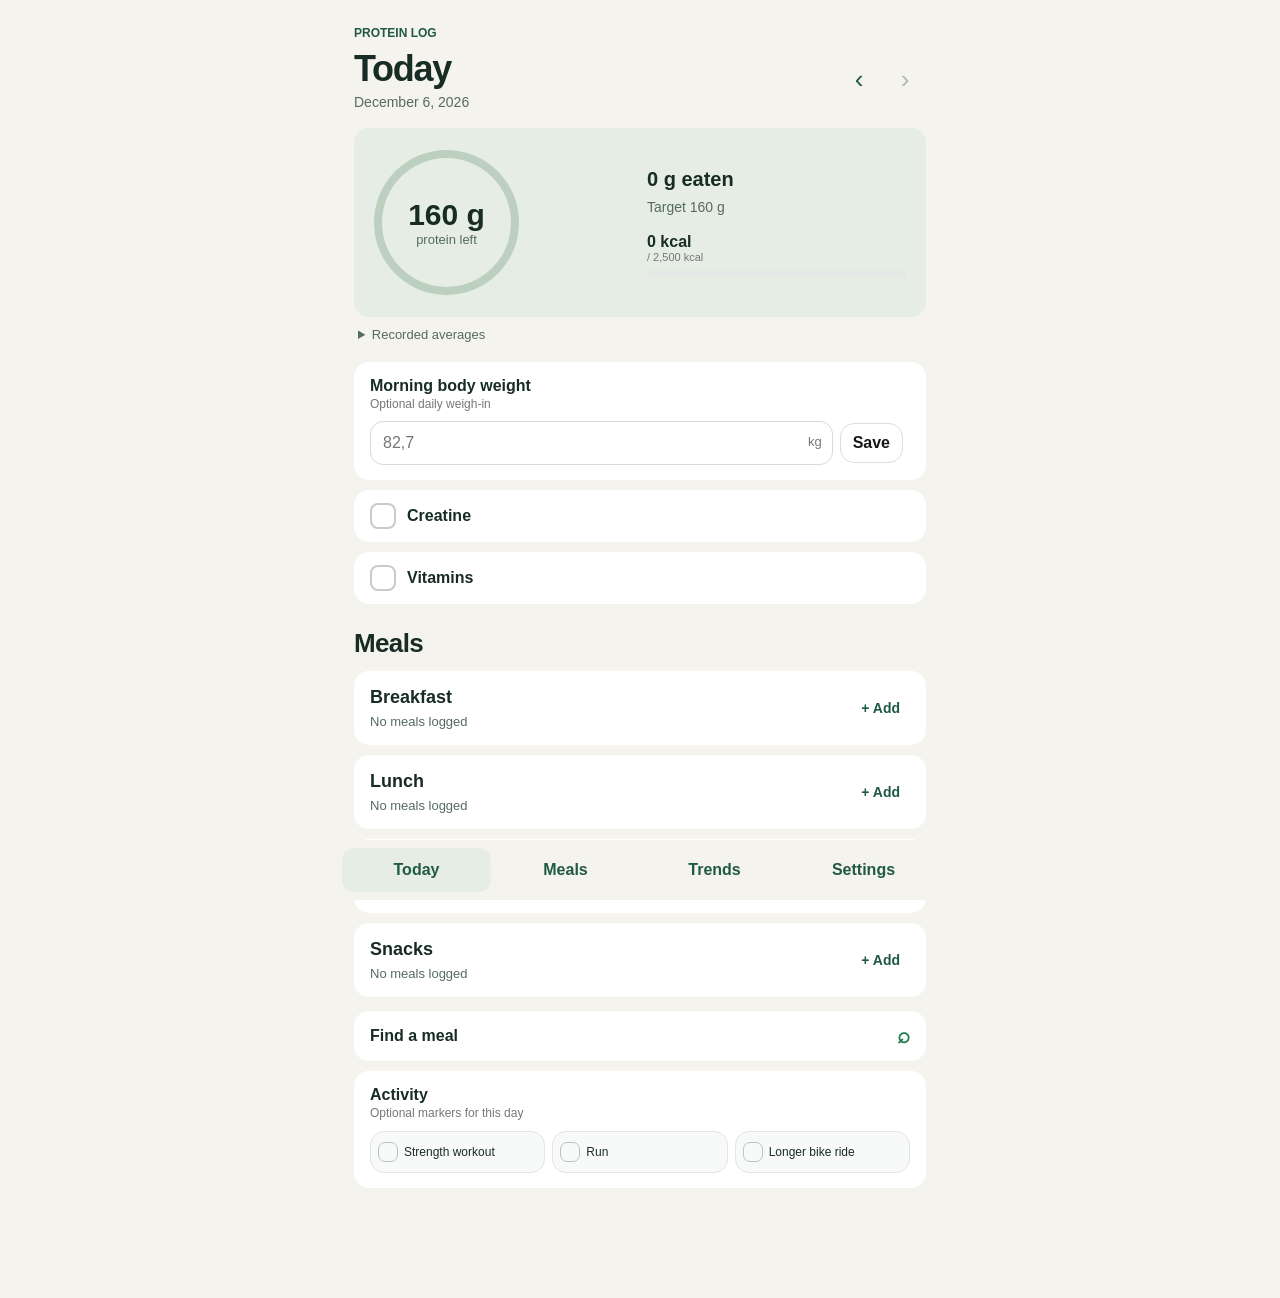
==== protein-log/index.html @ 42397e4b "Carry corrected ingredients forward when reusing a meal; suggest titles optionally" ====
<!doctype html>
<html lang="en">
<head>
  <meta charset="utf-8" />
  <meta name="viewport" content="width=device-width, initial-scale=1, maximum-scale=1, user-scalable=no, viewport-fit=cover" />
  <meta name="theme-color" content="#f5f3ed" />
  <meta name="apple-mobile-web-app-capable" content="yes" />
  <meta name="apple-mobile-web-app-status-bar-style" content="default" />
  <meta name="apple-mobile-web-app-title" content="Protein Log" />
  <title>Protein Log</title>
  <link rel="manifest" href="./manifest.webmanifest" />
  <link rel="stylesheet" href="./styles.css?v=18.11" />
  <link rel="stylesheet" href="./design.css?v=19.0" />
</head>
<body>
  <div class="app-shell">
    <main id="app" class="app-content" aria-live="polite"></main>
    <nav class="tab-bar" aria-label="Main navigation">
      <button class="tab-button active" data-tab="today" aria-label="Today"><span class="tab-icon">◉</span><span>Today</span></button>
      <button class="tab-button" data-tab="saved" aria-label="Meal library"><span class="tab-icon">▣</span><span>Meals</span></button>
      <button class="tab-button" data-tab="review" aria-label="Trends"><span class="tab-icon">⌁</span><span>Trends</span></button>
      <button class="tab-button" data-tab="settings" aria-label="Settings"><span class="tab-icon">⚙︎</span><span>Settings</span></button>
    </nav>
  </div>
  <div id="modal-root"></div>
  <div id="toast-root" class="toast-root" role="status"></div>
  <script src="./app.js?v=19.1" defer></script>
</body>
</html>
---- protein-log/styles.css ----
*{box-sizing:border-box}html,body{margin:0;background:#f5f5f7;color:#171719;font-family:-apple-system,BlinkMacSystemFont,"SF Pro Text",Arial,sans-serif;touch-action:pan-y}.app-content{max-width:620px;margin:0 auto;padding:18px 15px 110px}.date-nav,.page-head,.meal-header,.saved-card{display:flex;align-items:center;justify-content:space-between}.date-center{text-align:center;position:relative}.date-label{font-size:22px;font-weight:750}.date-sub,.meal-subtitle,.saved-card small,.entry-macros small,.settings-help{font-size:12px;color:#777}.date-picker{position:absolute;opacity:0;pointer-events:none}.date-button{border:0;background:#fff;width:42px;height:42px;border-radius:14px;font-size:26px}.card{background:#fff;border:1px solid #e8e8eb;border-radius:22px;box-shadow:0 2px 8px #00000008}.progress-card{padding:18px;display:grid;justify-items:center}.progress-ring{width:176px;height:176px;border-radius:50%;display:grid;place-items:center;background:conic-gradient(#237a52 var(--progress),#e9ecea 0);position:relative}.progress-ring:after{content:"";position:absolute;inset:14px;background:#fff;border-radius:50%}.ring-content{z-index:1;text-align:center}.ring-number{font-size:30px;font-weight:800}.ring-target{color:#777}.over-target{height:18px;color:#237a52;font-weight:750}.top-stats{display:flex;gap:32px;margin-top:13px;text-align:center}.top-stats div{display:grid}.top-stats strong{font-size:18px}.top-stats span{font-size:12px;color:#777}.top-stats em{font-style:normal;color:#c8322b;font-weight:750;margin-left:4px}.average-stat{font-size:12px;color:#777;margin-top:12px}.average-stat strong{color:#237a52}.creatine-row{margin-top:10px;padding:13px 16px;display:flex;align-items:center;gap:11px;cursor:pointer}.creatine-row input{position:absolute;opacity:0}.checkmark{width:26px;height:26px;border:2px solid #c8ccc9;border-radius:8px;color:transparent;display:grid;place-items:center;font-weight:850}.creatine-row input:checked+.checkmark{background:#237a52;border-color:#237a52;color:#fff}.creatine-row strong,.creatine-row small{display:block}.creatine-row small{font-size:12px;color:#777}.section-kicker{text-transform:uppercase;letter-spacing:.08em;font-size:11px;color:#777;font-weight:750;margin:18px 3px 8px}.quick-row{display:grid;grid-template-columns:repeat(2,minmax(0,1fr));gap:8px;padding-bottom:3px}.quick-add{width:100%;min-width:0;text-align:left;background:#fff;border:1px solid #e6e6e8;border-radius:16px;padding:11px}.quick-add-name,.quick-add-macro{display:block}.quick-add-macro{font-size:12px;color:#777;margin-top:3px}.meal-card{margin-top:10px;overflow:hidden}.meal-header{padding:15px 16px}.meal-title{font-size:18px;font-weight:750}.add-button,.primary-button{border:0;background:#237a52;color:#fff;border-radius:14px;padding:10px 14px;font-weight:750}.meal-entry{width:100%;border:0;border-top:1px solid #eee;background:#fff;display:flex;justify-content:space-between;gap:10px;text-align:left;padding:13px 16px}.meal-entry span,.meal-entry strong,.meal-entry small{display:block}.entry-macros{text-align:right;flex-shrink:0}.meal-empty,.empty-card{padding:15px;color:#999}.tab-bar{position:fixed;bottom:0;left:50%;transform:translateX(-50%);width:min(100%,620px);display:grid;grid-template-columns:repeat(4,1fr);padding:8px 12px calc(8px + env(safe-area-inset-bottom));background:#f8f8f9ed;border-top:1px solid #ddd;backdrop-filter:blur(18px);z-index:10}.tab-button{border:0;background:none;padding:8px;color:#888}.tab-button.active{color:#237a52;font-weight:750}.tab-icon{display:block;font-size:18px}.page-head h1,h1{font-size:28px;margin:4px 0 16px}.saved-card{padding:15px;margin-bottom:10px;gap:10px;align-items:flex-start}.saved-card strong{font-size:17px}.saved-info{min-width:0;flex:1}.saved-title-row{display:flex;align-items:baseline;gap:8px;min-width:0}.saved-title-row strong{overflow:hidden;text-overflow:ellipsis}.saved-category{font-size:12px;color:#777;white-space:nowrap}.saved-nutrition{display:block;margin-top:4px}.secondary-button{border:1px solid #ddd;background:#fff;color:#171719;border-radius:14px;padding:10px 12px;font-weight:700}.danger{color:#b3261e}.settings-group{padding:15px;margin-bottom:12px}.settings-row+.settings-row{margin-top:14px}.settings-label,.field label{display:block;font-size:12px;color:#666;font-weight:700;margin:0 0 6px 2px}input,textarea,select{width:100%;font:inherit;border:1px solid #d9d9de;background:#fff;border-radius:13px;padding:12px;outline:none}textarea{min-height:105px;resize:none}.modal-backdrop{position:fixed;inset:0;background:#0005;z-index:50;display:flex;align-items:flex-end;justify-content:center;overscroll-behavior:none;touch-action:pan-y}.sheet{background:#f8f8fa;width:min(100%,620px);max-height:92dvh;overflow:auto;overscroll-behavior:contain;touch-action:pan-y;border-radius:26px 26px 0 0;padding:12px 16px calc(24px + env(safe-area-inset-bottom))}.sheet-handle{width:40px;height:5px;border-radius:9px;background:#ccc;margin:auto auto 14px}.sheet-head{display:flex;justify-content:space-between;align-items:center}.sheet-head h2{margin:0}.close-button{border:0;background:none;font-size:25px}.field{margin:13px 0}.result-summary{padding:15px;margin:12px 0}.result-summary strong{display:block;font-size:22px}.result-summary span{color:#777}.ingredient-head,.ingredient-row{display:grid;grid-template-columns:1.25fr .65fr .75fr .75fr;gap:5px}.ingredient-head{font-size:10px;color:#777;padding:0 8px 5px}.ingredient-list{background:#fff;border:1px solid #e5e5e7;border-radius:16px;overflow:hidden}.ingredient-row{padding:8px;border-bottom:1px solid #eee}.ingredient-row:last-child{border-bottom:0}.ingredient-row input{padding:9px;min-width:0}.amount-input{position:relative}.amount-input input{padding-right:22px}.amount-input span{position:absolute;right:7px;top:11px;font-size:11px;color:#888}.modal-actions{display:grid;grid-template-columns:1fr 1fr;gap:8px;margin-top:16px}.modal-actions.single{grid-template-columns:1fr}.macro-grid{display:grid;grid-template-columns:1fr 1fr;gap:10px}.macro-grid.three{grid-template-columns:repeat(3,1fr)}.inline-error{background:#fff0ef;color:#8b2119;padding:11px;border-radius:12px;font-size:13px;margin-top:10px}.toast-root{position:fixed;left:50%;bottom:95px;transform:translateX(-50%);background:#171719;color:#fff;padding:10px 14px;border-radius:14px;opacity:0;pointer-events:none;transition:.2s;z-index:80}.toast-root.show{opacity:1}button{font:inherit}button:disabled{opacity:.35}@media(max-width:390px){.ingredient-head,.ingredient-row{grid-template-columns:1.05fr .62fr .72fr .72fr}.ingredient-row{gap:4px;padding:6px}.ingredient-row input{padding:8px 5px;font-size:14px}.macro-grid.three{grid-template-columns:1fr}.top-stats{gap:22px}}body.modal-open{position:fixed;overflow:hidden;width:100%;overscroll-behavior:none}body.modal-open .app-shell{pointer-events:none}html[data-theme=dark],html[data-theme=dark] body{background:#101211;color:#f3f5f4}html[data-theme=dark] .card,html[data-theme=dark] .date-button,html[data-theme=dark] .quick-add,html[data-theme=dark] .meal-entry,html[data-theme=dark] .secondary-button,html[data-theme=dark] input,html[data-theme=dark] textarea,html[data-theme=dark] select,html[data-theme=dark] .ingredient-list{background:#1a1d1c;color:#f3f5f4;border-color:#303532}html[data-theme=dark] .progress-ring{background:conic-gradient(#4faa7c var(--progress),#303532 0)}html[data-theme=dark] .progress-ring:after{background:#1a1d1c}html[data-theme=dark] .tab-bar{background:#141716ed;border-color:#303532}html[data-theme=dark] .sheet{background:#141716;color:#f3f5f4}html[data-theme=dark] .meal-entry,html[data-theme=dark] .ingredient-row{border-color:#303532}html[data-theme=dark] .date-sub,html[data-theme=dark] .meal-subtitle,html[data-theme=dark] .saved-card small,html[data-theme=dark] .entry-macros small,html[data-theme=dark] .settings-help,html[data-theme=dark] .settings-label,html[data-theme=dark] .field label,html[data-theme=dark] .saved-category,html[data-theme=dark] .quick-add-macro,html[data-theme=dark] .average-stat{color:#a7adaa}html[data-theme=dark] .tab-button{color:#9ca29f}html[data-theme=dark] .tab-button.active,html[data-theme=dark] .average-stat strong{color:#63bd91}html[data-theme=dark] .inline-error{background:#3a1e1c;color:#ffb4ac}.ring-consumed{font-size:12px;color:#777;margin-bottom:2px}html[data-theme=dark] .ring-consumed{color:#a7adaa}.weight-average{width:100%;margin-top:10px;padding-top:10px;border-top:1px solid #eee;text-align:center;font-size:12px;color:#777}.weight-average strong{color:#237a52}.weight-card{margin-top:10px;padding:15px 16px;display:grid;gap:10px}.weight-card strong,.weight-card small{display:block}.weight-card small,.activity-head small{font-size:12px;color:#777;margin-top:2px}.weight-controls{display:grid;grid-template-columns:minmax(0,1fr) auto auto;gap:7px;align-items:center}.weight-input{position:relative}.weight-input input{padding-right:34px}.weight-input span{position:absolute;right:11px;top:13px;color:#777;font-size:13px}.weight-delete{width:39px;height:39px;border:1px solid #e4c7c5;background:#fff;color:#b3261e;border-radius:13px;font-size:20px}.activity-card{margin-top:10px;padding:15px 16px}.activity-head strong,.activity-head small{display:block}.activity-grid{display:grid;grid-template-columns:repeat(3,minmax(0,1fr));gap:7px;margin-top:11px}.activity-toggle{border:1px solid #e2e5e3;background:#f8faf9;border-radius:14px;padding:10px 7px;display:flex;align-items:center;gap:6px;font-size:12px;line-height:1.2}.activity-toggle input{position:absolute;opacity:0}.activity-check{width:20px;height:20px;flex:0 0 20px;display:grid;place-items:center;border:1.5px solid #bdc4c0;border-radius:7px;color:transparent;font-weight:800}.activity-toggle input:checked+.activity-check{background:#237a52;border-color:#237a52;color:#fff}.week-nav{position:relative;display:flex;align-items:center;justify-content:space-between;margin:8px 0 12px}.week-picker-label{text-align:center;display:grid;gap:2px}.week-picker-label span{font-size:11px;color:#777}.week-picker{position:absolute;left:50%;width:160px;transform:translateX(-50%);opacity:0;pointer-events:none}.weekly-grid{display:grid;grid-template-columns:repeat(2,minmax(0,1fr));gap:9px}.metric-card{padding:14px;display:grid;gap:3px;min-width:0}.metric-card span,.metric-card small{font-size:11px;color:#777}.metric-card strong{font-size:21px}.primary-metric{grid-column:1/-1}.trend-card{margin-top:10px;padding:15px}.trend-head strong,.trend-head small{display:block}.trend-head small{font-size:11px;color:#777;margin-top:3px}.weight-chart{width:100%;height:auto;display:block;margin-top:8px;overflow:visible}.trend-line{fill:none;stroke:#237a52;stroke-width:2.5;stroke-linecap:round;stroke-linejoin:round}.trend-dot{fill:#237a52}.weight-chart text{font-size:9px;fill:#888;text-anchor:middle}.trend-empty{padding:24px 0 12px;text-align:center;color:#999;font-size:13px}.daily-review{overflow:hidden}.daily-review-row{display:flex;justify-content:space-between;gap:12px;padding:11px 14px;border-bottom:1px solid #eee}.daily-review-row:last-child{border-bottom:0}.daily-review-row strong,.daily-review-row small{display:block}.daily-review-row small{font-size:11px;color:#777;margin-top:2px}.daily-review-macros{text-align:right}.export-card{padding:15px}.export-card strong,.export-card small{display:block}.export-card small{font-size:12px;color:#777;margin-top:3px}.export-actions{display:grid;grid-template-columns:1fr 1fr;gap:8px;margin-top:12px}html[data-theme=dark] .weight-average{border-color:#303532}html[data-theme=dark] .weight-average,html[data-theme=dark] .weight-card small,html[data-theme=dark] .activity-head small,html[data-theme=dark] .metric-card span,html[data-theme=dark] .metric-card small,html[data-theme=dark] .trend-head small,html[data-theme=dark] .daily-review-row small,html[data-theme=dark] .export-card small,html[data-theme=dark] .week-picker-label span{color:#a7adaa}html[data-theme=dark] .weight-average strong{color:#63bd91}html[data-theme=dark] .weight-delete{background:#1a1d1c;border-color:#5a3431;color:#ffb4ac}html[data-theme=dark] .activity-toggle{background:#151817;border-color:#303532}html[data-theme=dark] .activity-check{border-color:#59615d}html[data-theme=dark] .activity-toggle input:checked+.activity-check{background:#4faa7c;border-color:#4faa7c}html[data-theme=dark] .daily-review-row{border-color:#303532}html[data-theme=dark] .trend-line{stroke:#63bd91}html[data-theme=dark] .trend-dot{fill:#63bd91}@media(max-width:390px){.activity-grid{grid-template-columns:1fr}.weekly-grid{gap:7px}.metric-card{padding:12px}.metric-card strong{font-size:19px}}
.top-stats{gap:18px}.top-stats>div{min-width:64px}.quick-add-name{display:flex;align-items:center;justify-content:space-between;gap:6px}.entry-badges{display:flex;gap:5px;margin-top:3px}.estimated-badge{display:inline-flex!important;align-items:center;width:max-content;padding:2px 6px;border-radius:999px;background:#fff2d8;color:#8a5a00;font-size:10px!important;font-weight:750;line-height:1.2}.saved-title-row{flex-wrap:wrap}.ingredient-head,.ingredient-row{grid-template-columns:1.3fr .7fr;gap:6px}.ingredient-head{padding-top:4px}.ingredient-nutrients{grid-column:1/-1;display:grid;grid-template-columns:repeat(2,minmax(0,1fr));gap:6px;padding-top:2px}.ingredient-nutrients label{display:grid;gap:3px}.ingredient-nutrients label span{font-size:10px;color:#777;font-weight:650}.macro-grid.four{grid-template-columns:repeat(2,minmax(0,1fr))}.estimated-toggle{display:flex;align-items:center;gap:10px;margin-top:14px;padding:11px 12px;border:1px solid #e4e4e4;border-radius:12px;background:#fafafa;cursor:pointer}.estimated-toggle input{position:absolute;opacity:0;pointer-events:none}.estimated-toggle>span:last-child{display:grid;gap:1px}.estimated-toggle strong{font-size:14px}.estimated-toggle small{font-size:11px;color:#777}.mini-check{width:22px;height:22px;border:1.5px solid #aaa;border-radius:7px;display:grid;place-items:center;color:transparent;font-size:13px;font-weight:900;flex:0 0 auto}.estimated-toggle input:checked+.mini-check{background:#242624;border-color:#242624;color:#fff}html[data-theme=dark] .estimated-badge{background:#493816;color:#ffd98a}html[data-theme=dark] .estimated-toggle{background:#151817;border-color:#303532}html[data-theme=dark] .estimated-toggle small,html[data-theme=dark] .ingredient-nutrients label span{color:#a7adaa}html[data-theme=dark] .mini-check{border-color:#59615d}html[data-theme=dark] .estimated-toggle input:checked+.mini-check{background:#63bd91;border-color:#63bd91;color:#101312}@media(max-width:390px){.top-stats{gap:10px}.top-stats>div{min-width:58px}.quick-add-macro{font-size:10px}.macro-grid.four{grid-template-columns:1fr 1fr}}
.copied-meal-card{margin-top:10px;padding:14px 16px}.copied-meal-heading{display:flex;align-items:center;justify-content:space-between;gap:10px}.copied-meal-heading>div{min-width:0}.copied-meal-heading strong,.copied-meal-heading small{display:block;overflow-wrap:anywhere}.copied-meal-heading small,.copy-footer,.copy-entry-action small{font-size:12px;color:#777}.copy-controls{display:grid;grid-template-columns:minmax(0,1fr) auto;gap:8px;margin-top:10px}.copy-footer{display:flex;align-items:center;justify-content:space-between;gap:8px;margin-top:8px}.copy-today{border:0;background:none;color:#237a52;font-weight:700;padding:6px}.copy-entry-action{display:flex;align-items:center;gap:10px;margin-top:12px}.copy-entry-action button{flex-shrink:0}html[data-theme=dark] .copy-today{color:#63bd91}html[data-theme=dark] .copied-meal-heading small,html[data-theme=dark] .copy-footer,html[data-theme=dark] .copy-entry-action small{color:#a7adaa}
.copied-meal-heading .close-button{color:inherit;width:36px;height:36px;flex-shrink:0}
.top-stats.single-stat{width:100%;justify-content:center}.top-stats.single-stat>div{min-width:0}.top-stats.single-stat strong{font-size:21px}.over-target{color:#777;font-size:12px;margin-top:4px}.over-target.in-range{color:#237a52}.analysis-action{display:flex;align-items:center;gap:10px;margin:4px 0 12px}.analysis-action button{flex-shrink:0}.analysis-action small{font-size:12px;color:#777}.total-editor{padding:14px 15px;margin:10px 0}.total-editor-head{display:flex;align-items:baseline;justify-content:space-between;gap:10px}.total-editor-head strong{font-size:18px}.total-editor-head small{font-size:11px;color:#777}.total-editor .field{margin-bottom:0}.total-editor input{font-size:20px;font-weight:750}.save-toggle{display:flex;align-items:center;gap:10px;margin-top:14px;padding:11px 12px;border:1px solid #e4e4e4;border-radius:12px;background:#fafafa;cursor:pointer}.save-toggle input{position:absolute;opacity:0;pointer-events:none}.save-toggle>span:last-child{display:grid;gap:1px}.save-toggle strong{font-size:14px}.save-toggle small{font-size:11px;color:#777}.save-toggle input:checked+.mini-check{background:#242624;border-color:#242624;color:#fff}.ingredient-details{margin-top:16px;border-top:1px solid #e2e2e4;padding-top:12px}.ingredient-details summary{cursor:pointer;color:#555;font-size:13px;font-weight:750;padding:4px 2px 10px;list-style:none}.ingredient-details summary::-webkit-details-marker{display:none}.ingredient-details summary:after{content:"⌄";float:right;font-size:17px}.ingredient-details[open] summary:after{transform:rotate(180deg)}.ingredient-details summary span{display:inline-grid;place-items:center;min-width:20px;height:20px;margin-left:5px;border-radius:10px;background:#e8ecea;color:#555;font-size:10px}.ingredient-details .ingredient-head{margin-top:4px}.ingredient-details .settings-help{margin:7px 2px 0}html[data-theme=dark] .over-target{color:#a7adaa}html[data-theme=dark] .over-target.in-range{color:#63bd91}html[data-theme=dark] .analysis-action small,html[data-theme=dark] .total-editor-head small,html[data-theme=dark] .save-toggle small{color:#a7adaa}html[data-theme=dark] .save-toggle{background:#151817;border-color:#303532}html[data-theme=dark] .save-toggle input:checked+.mini-check{background:#63bd91;border-color:#63bd91;color:#101312}html[data-theme=dark] .ingredient-details{border-color:#303532}html[data-theme=dark] .ingredient-details summary{color:#c7cdca}html[data-theme=dark] .ingredient-details summary span{background:#303532;color:#c7cdca}@media(max-width:390px){.analysis-action{align-items:flex-start;flex-direction:column}.analysis-action button{width:100%}.total-editor{padding:12px}.total-editor-head{align-items:flex-start;flex-direction:column;gap:2px}}
.calculated-total{margin-top:10px;padding-top:10px;border-top:1px solid #e8e8ea;text-align:center;color:#777;font-size:12px}.calculated-total strong{color:#237a52}html[data-theme=dark] .calculated-total{border-color:#303532;color:#a7adaa}html[data-theme=dark] .calculated-total strong{color:#63bd91}
.ingredient-editor{margin-top:14px}.ingredient-editor-head{display:flex;align-items:center;justify-content:space-between;gap:10px;margin-bottom:8px}.ingredient-editor-head strong{font-size:17px}.add-ingredient{padding:8px 10px;font-size:12px}.ingredient-editor .ingredient-row{position:relative;padding-right:36px}.ingredient-remove{position:absolute;right:7px;top:8px;width:24px;height:24px;padding:0;border:0;border-radius:50%;background:#eceeed;color:#666;font-size:18px;line-height:1}.ingredient-editor .settings-help{margin:7px 2px 0}html[data-theme=dark] .ingredient-remove{background:#303532;color:#c7cdca}
.quick-wrap{margin-top:16px}.quick-add-toggle{width:100%;display:flex;align-items:center;justify-content:space-between;padding:14px 16px;color:inherit;font-weight:750;text-align:left}.quick-add-toggle span:last-child{color:#237a52;font-size:22px;line-height:1}.quick-wrap .quick-row{margin-top:8px}html[data-theme=dark] .quick-add-toggle span:last-child{color:#63bd91}
.manual-entry-button{border:0;background:none;color:#237a52;font-weight:750;padding:10px 4px}html[data-theme=dark] .manual-entry-button{color:#63bd91}

/* Daily progress, meal library and finger-following day navigation. */
html,body{overflow-x:clip}.app-content{position:relative}.day-dragging .day-view{user-select:none;pointer-events:none}.day-preview{position:absolute;top:18px;left:15px;right:15px;pointer-events:none;will-change:transform}.day-preview .day-view{min-height:100vh}
.progress-ring{background:conic-gradient(var(--protein-color,#237a52) var(--progress),#e9ecea 0)}
html[data-theme=dark] .progress-ring{background:conic-gradient(var(--protein-color,#4faa7c) var(--progress),#303532 0)}
.calorie-summary{width:100%;max-width:360px;margin-top:18px}.calorie-summary>div{display:flex;justify-content:space-between;gap:8px;font-size:13px}.calorie-summary span{color:#777}.calorie-bar{display:block;width:100%;height:9px;border:0;border-radius:6px;overflow:hidden;margin-top:8px;appearance:none;background:#e4e7e5}.calorie-bar::-webkit-progress-bar{background:#e4e7e5;border-radius:6px}.calorie-bar::-webkit-progress-value{background:#70897d;border-radius:6px}.calorie-bar::-moz-progress-bar{background:#70897d;border-radius:6px}
.average-selector{display:flex;gap:4px;padding:3px;background:#e9ecea;border-radius:12px;margin-top:16px}.average-selector button{border:0;background:transparent;color:#666;border-radius:9px;font-size:12px;padding:7px 18px}.average-selector button[aria-pressed=true]{background:#fff;color:#171719;font-weight:750}.average-stat{line-height:1.7;text-align:center}.find-meal-button{margin-top:14px}.search-meal-button{width:100%;margin-top:14px}
.library-meal{display:grid;width:100%;text-align:left;gap:6px;padding:14px 16px;margin:10px 0;color:inherit}.library-title{display:flex;align-items:center;flex-wrap:wrap;gap:8px}.library-title strong{font-size:16px;overflow-wrap:anywhere}.library-ingredients{font-size:12px;color:#777;line-height:1.5;overflow-wrap:anywhere}.library-macros{font-size:13px}.library-meal>small{font-size:11px;color:#777}.meal-quality{display:inline-block!important;width:max-content;border-radius:6px;padding:2px 6px;background:#e6f0ea;color:#286143;font-size:10px;font-weight:700}
html[data-theme=dark] .calorie-summary span,html[data-theme=dark] .library-ingredients,html[data-theme=dark] .library-meal>small{color:#a7adaa}html[data-theme=dark] .calorie-bar,html[data-theme=dark] .calorie-bar::-webkit-progress-bar{background:#303532}html[data-theme=dark] .average-selector{background:#303532}html[data-theme=dark] .average-selector button{color:#a7adaa}html[data-theme=dark] .average-selector button[aria-pressed=true]{background:#1a1d1c;color:#f3f5f4}html[data-theme=dark] .meal-quality{background:#253c30;color:#9bdbb8}
@media(prefers-reduced-motion:reduce){.day-view,.day-preview{transition:none!important}}

.review-selector{width:max-content;margin:0 auto 10px}.ring-content .ring-consumed{margin:4px 0;font-size:11px}.ring-content .ring-target{font-size:13px}
.library-section .section-kicker,.meal-suggestions .section-kicker{font-size:12px;font-weight:750}.meal-suggestions .library-meal{padding:10px 13px;gap:4px;margin:8px 0}.meal-suggestions .library-title strong{font-size:15px}.meal-suggestions .library-macros{font-size:12px}
.library-section{margin-top:10px}.library-section>summary{display:flex;align-items:center;gap:10px;padding:15px 16px;border:1px solid #e5e5e7;border-radius:16px;background:#fff;cursor:pointer;list-style:none;font-weight:750}.library-section>summary::-webkit-details-marker{display:none}.library-section>summary small{margin-left:auto;color:#777;font-size:12px;font-weight:400}.library-chevron{color:#777;transition:transform .15s}.library-section[open]>summary .library-chevron{transform:rotate(180deg)}.meal-suggestions{margin-top:20px}html[data-theme=dark] .library-section>summary{background:#1a1d1c;border-color:#303532}html[data-theme=dark] .library-section>summary small,html[data-theme=dark] .library-chevron{color:#a7adaa}

/* Give each ingredient its own card in the editor and search results. */
.ingredient-editor .ingredient-list {
  display: grid;
  gap: 12px;
  background: transparent;
  border: 0;
  overflow: visible;
}
.ingredient-editor .ingredient-head,
.ingredient-editor .ingredient-row {
  grid-template-columns: minmax(0, 1.3fr) minmax(0, .7fr);
  padding-inline: 12px 42px;
}
.ingredient-editor .ingredient-row,
#ingredient-results .library-meal {
  border: 1px solid #cdd7d1;
  border-radius: 16px;
  background: #fff;
}
.ingredient-editor .ingredient-row {
  gap: 8px;
  padding-block: 12px;
}
.ingredient-editor .ingredient-nutrients {
  min-width: 0;
}
.ingredient-editor [data-nutrition-source]:empty {
  display: none;
}
#ingredient-results .library-meal {
  margin-block: 12px;
}
html[data-theme=dark] .ingredient-editor .ingredient-list {
  background: transparent;
}
html[data-theme=dark] .ingredient-editor .ingredient-row,
html[data-theme=dark] #ingredient-results .library-meal {
  border-color: #505d56;
  background: #1a1d1c;
}
---- protein-log/design.css ----
/* Protein Log: warm paper, forest ink and quiet, reusable meal cards. */
:root{--paper:#f5f3ed;--surface:white;--ink:#182c26;--muted:#556b60;--forest:#205946;--hero:#e6ede4;--field:#eff2ec;--track:#bdcfbf}
html[data-theme=dark]{--paper:#121915;--surface:#1c2621;--ink:#edf4ec;--muted:#adc1b1;--forest:#9bd2b3;--hero:#213229;--field:#28372e;--track:#445849}
html,html body,html[data-theme=dark],html[data-theme=dark] body{background:var(--paper);color:var(--ink)}
.app-content{padding-inline:clamp(16px,6.15vw,24px)}.day-preview{left:clamp(16px,6.15vw,24px);right:clamp(16px,6.15vw,24px)}
.brand-label{text-transform:uppercase;font-size:12px;font-weight:750;color:var(--forest);margin:8px 0}
.date-nav{gap:4px;margin-bottom:18px}.date-center{order:-1;text-align:left;flex:1}.date-label,.meal-sheet .sheet-head h2,.page-head h1{font-size:36px;letter-spacing:-.035em}.date-sub{font-size:14px;margin-top:4px}.date-button{color:var(--forest);background:transparent}
.card,html[data-theme=dark] .card{border:0;box-shadow:none;border-radius:15px;background:var(--surface);color:var(--ink)}
.progress-card,html[data-theme=dark] .progress-card{background:var(--hero);grid-template-columns:minmax(0,1fr) minmax(0,1fr);align-items:center;justify-items:stretch;gap:14px;padding:22px 20px}
.progress-card .progress-ring{width:100%;max-width:145px;height:auto;aspect-ratio:1;background:conic-gradient(var(--protein-color) var(--progress),var(--track) 0)}
.progress-card .progress-ring:after{inset:8px;background:var(--hero)}.ring-target,.hero-stats .ring-consumed,.date-sub{color:var(--muted)}.hero-stats>strong{font-size:20px}.hero-stats .ring-consumed{margin-top:8px;font-size:14px}.hero-stats .calorie-summary>div{display:block}.calorie-summary strong{font-size:16px}.calorie-summary span{display:block;font-size:11px}.calorie-bar{height:6px}.calorie-bar::-webkit-progress-value{background:#205946}
.daily-averages{padding:10px 4px;font-size:13px;color:var(--muted)}.daily-averages summary,.meal-header{cursor:pointer}.daily-averages .average-selector{width:max-content;margin:8px auto}
.meals-heading{font-size:26px;letter-spacing:-.025em;margin:24px 0 12px}.meal-header{min-height:74px;list-style:none;gap:8px}.meal-header::-webkit-details-marker{display:none}.meal-heading{display:grid;gap:6px;min-width:0}.meal-subtitle{overflow-wrap:anywhere;color:var(--muted);font-size:13px}.row-action,.add-button,.replace-ingredient{color:var(--forest);font-weight:700;font-size:14px;background:none;border:0;padding:10px}.section-footer{display:flex;align-items:center;justify-content:space-between;padding:4px 16px;color:var(--muted);font-size:13px}
.tab-bar,html[data-theme=dark] .tab-bar{background:var(--paper);border:0}.tab-button,.tab-button.active{color:var(--forest);font-weight:650;min-height:44px}.tab-button.active{background:var(--hero);border-radius:12px}.tab-icon{display:none}
.sheet.meal-sheet,html[data-theme=dark] .sheet.meal-sheet{background:var(--paper);height:100dvh;max-height:100dvh;border-radius:0;padding:calc(18px + env(safe-area-inset-top)) clamp(16px,6.15vw,24px) calc(24px + env(safe-area-inset-bottom))}
.meal-sheet .close-button{color:var(--muted);min-width:44px;min-height:44px}.meal-sheet #meal-name{font-weight:700;font-size:21px}.analysis-details{margin:12px 0;color:var(--muted);font-size:14px}.analysis-details summary{padding:6px 0;cursor:pointer}
.ingredient-editor .ingredient-head,.ingredient-editor .settings-help{display:none}.ingredient-editor .ingredient-row{background:var(--surface);border:0;border-radius:15px;padding:15px;grid-template-columns:minmax(0,1fr) auto;gap:8px}.ingredient-row [data-ing-field=name]{font-weight:700;grid-column:1;padding-left:0;border:0;background:transparent}.ingredient-row .replace-ingredient{grid-column:2;grid-row:1;margin-right:24px;padding:6px}.ingredient-editor .ingredient-remove{top:18px;right:8px}
.ingredient-row .amount-input{grid-column:1/-1;grid-row:2;display:flex;align-items:center;border-radius:12px;background:var(--hero);padding:0 12px}.ingredient-row .amount-input:before{content:'Amount';font-size:14px}.ingredient-row .amount-input input{border:0;background:transparent;color:var(--forest);font-weight:750;text-align:right;padding:12px 20px 12px 6px}.ingredient-row .amount-input span{right:12px;top:14px;color:var(--forest)}
.ingredient-nutrients label{background:var(--field);padding:8px 10px;border-radius:10px}.ingredient-nutrients label span{color:var(--muted);font-size:12px}.ingredient-row .ingredient-nutrients input{border:0;border-radius:4px;background:transparent;color:var(--ink);padding:3px 0;font-size:17px}
.meal-sheet input:focus-visible,.meal-sheet textarea:focus-visible{outline:2px solid var(--forest);outline-offset:2px}.calculated-total{text-align:left;padding:16px 0;border:0;font-size:14px}.calculated-total strong{color:var(--ink);margin-left:6px}.meal-sheet .primary-button{background:#205946;color:white;min-height:48px}.meal-sheet #save-entry{grid-column:1/-1;grid-row:1}.meal-sheet .modal-actions:has(#save-entry){grid-template-columns:1fr}
@media(max-width:355px){.progress-card{padding:16px 12px;gap:10px}.hero-stats>strong{font-size:17px}.ring-number{font-size:25px}}
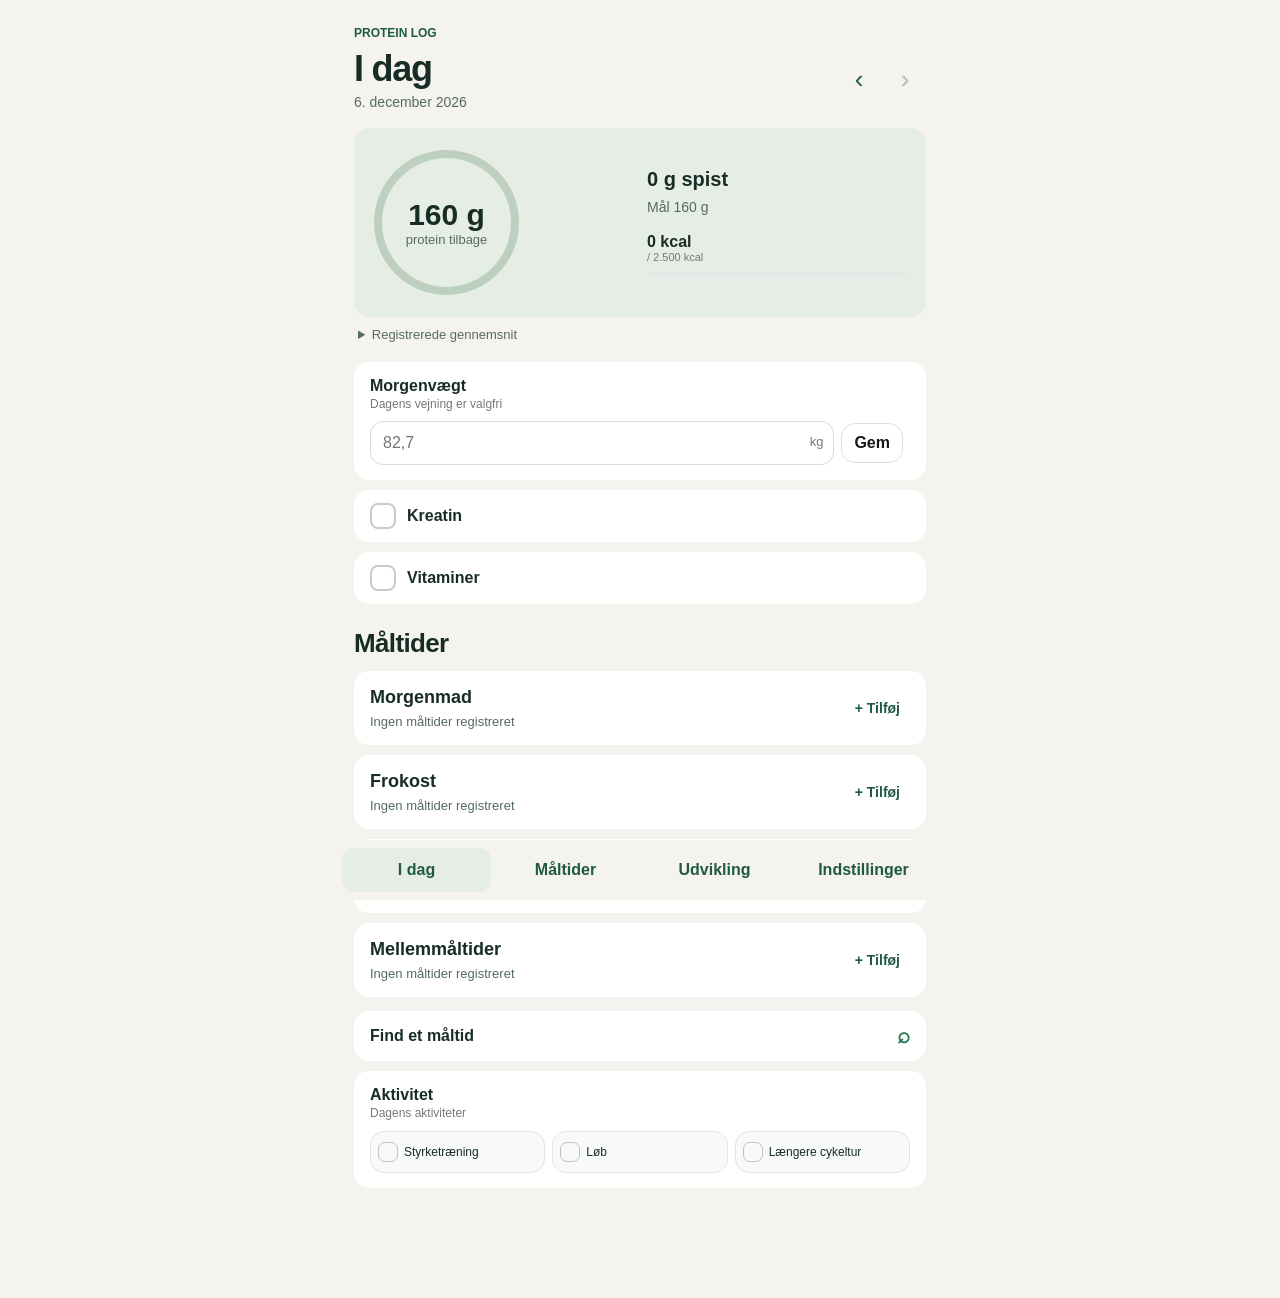
==== commit cea0c4c2: "Dansk brugerflade og valgfrie næringsskøn for enkelte ingredienser" ====
--- a/protein-log/index.html
+++ b/protein-log/index.html
@@ -1,5 +1,5 @@
 <!doctype html>
-<html lang="en">
+<html lang="da">
 <head>
   <meta charset="utf-8" />
   <meta name="viewport" content="width=device-width, initial-scale=1, maximum-scale=1, user-scalable=no, viewport-fit=cover" />
@@ -10,20 +10,20 @@
   <title>Protein Log</title>
   <link rel="manifest" href="./manifest.webmanifest" />
   <link rel="stylesheet" href="./styles.css?v=18.11" />
-  <link rel="stylesheet" href="./design.css?v=19.0" />
+  <link rel="stylesheet" href="./design.css?v=20.0" />
 </head>
 <body>
   <div class="app-shell">
     <main id="app" class="app-content" aria-live="polite"></main>
-    <nav class="tab-bar" aria-label="Main navigation">
-      <button class="tab-button active" data-tab="today" aria-label="Today"><span class="tab-icon">◉</span><span>Today</span></button>
-      <button class="tab-button" data-tab="saved" aria-label="Meal library"><span class="tab-icon">▣</span><span>Meals</span></button>
-      <button class="tab-button" data-tab="review" aria-label="Trends"><span class="tab-icon">⌁</span><span>Trends</span></button>
-      <button class="tab-button" data-tab="settings" aria-label="Settings"><span class="tab-icon">⚙︎</span><span>Settings</span></button>
+    <nav class="tab-bar" aria-label="Navigation">
+      <button class="tab-button active" data-tab="today" aria-label="I dag"><span class="tab-icon">◉</span><span>I dag</span></button>
+      <button class="tab-button" data-tab="saved" aria-label="Måltidsbibliotek"><span class="tab-icon">▣</span><span>Måltider</span></button>
+      <button class="tab-button" data-tab="review" aria-label="Udvikling"><span class="tab-icon">⌁</span><span>Udvikling</span></button>
+      <button class="tab-button" data-tab="settings" aria-label="Indstillinger"><span class="tab-icon">⚙︎</span><span>Indstillinger</span></button>
     </nav>
   </div>
   <div id="modal-root"></div>
   <div id="toast-root" class="toast-root" role="status"></div>
-  <script src="./app.js?v=19.1" defer></script>
+  <script src="./app.js?v=20.0" defer></script>
 </body>
 </html>
--- a/protein-log/design.css
+++ b/protein-log/design.css
@@ -15,7 +15,8 @@
 .sheet.meal-sheet,html[data-theme=dark] .sheet.meal-sheet{background:var(--paper);height:100dvh;max-height:100dvh;border-radius:0;padding:calc(18px + env(safe-area-inset-top)) clamp(16px,6.15vw,24px) calc(24px + env(safe-area-inset-bottom))}
 .meal-sheet .close-button{color:var(--muted);min-width:44px;min-height:44px}.meal-sheet #meal-name{font-weight:700;font-size:21px}.analysis-details{margin:12px 0;color:var(--muted);font-size:14px}.analysis-details summary{padding:6px 0;cursor:pointer}
 .ingredient-editor .ingredient-head,.ingredient-editor .settings-help{display:none}.ingredient-editor .ingredient-row{background:var(--surface);border:0;border-radius:15px;padding:15px;grid-template-columns:minmax(0,1fr) auto;gap:8px}.ingredient-row [data-ing-field=name]{font-weight:700;grid-column:1;padding-left:0;border:0;background:transparent}.ingredient-row .replace-ingredient{grid-column:2;grid-row:1;margin-right:24px;padding:6px}.ingredient-editor .ingredient-remove{top:18px;right:8px}
-.ingredient-row .amount-input{grid-column:1/-1;grid-row:2;display:flex;align-items:center;border-radius:12px;background:var(--hero);padding:0 12px}.ingredient-row .amount-input:before{content:'Amount';font-size:14px}.ingredient-row .amount-input input{border:0;background:transparent;color:var(--forest);font-weight:750;text-align:right;padding:12px 20px 12px 6px}.ingredient-row .amount-input span{right:12px;top:14px;color:var(--forest)}
+.ingredient-row .amount-input{grid-column:1/-1;grid-row:2;display:flex;align-items:center;border-radius:12px;background:var(--hero);padding:0 12px}.ingredient-row .amount-input:before{content:'Mængde';font-size:14px}.ingredient-row .amount-input input{border:0;background:transparent;color:var(--forest);font-weight:750;text-align:right;padding:12px 20px 12px 6px}.ingredient-row .amount-input span{right:12px;top:14px;color:var(--forest)}
 .ingredient-nutrients label{background:var(--field);padding:8px 10px;border-radius:10px}.ingredient-nutrients label span{color:var(--muted);font-size:12px}.ingredient-row .ingredient-nutrients input{border:0;border-radius:4px;background:transparent;color:var(--ink);padding:3px 0;font-size:17px}
 .meal-sheet input:focus-visible,.meal-sheet textarea:focus-visible{outline:2px solid var(--forest);outline-offset:2px}.calculated-total{text-align:left;padding:16px 0;border:0;font-size:14px}.calculated-total strong{color:var(--ink);margin-left:6px}.meal-sheet .primary-button{background:#205946;color:white;min-height:48px}.meal-sheet #save-entry{grid-column:1/-1;grid-row:1}.meal-sheet .modal-actions:has(#save-entry){grid-template-columns:1fr}
 @media(max-width:355px){.progress-card{padding:16px 12px;gap:10px}.hero-stats>strong{font-size:17px}.ring-number{font-size:25px}}
+.trend-scroll{overflow-x:auto;overscroll-behavior-x:contain}.intake-plot{display:block;width:100%;height:auto;margin-top:12px;color:var(--forest)}.intake-plot text{font:9px system-ui;fill:var(--muted)}.protein-bar{fill:var(--track)}.weigh-in{fill:var(--muted);opacity:.45}.rolling-line,.target-rule{fill:none;stroke:var(--forest);stroke-width:2;stroke-linejoin:round;stroke-linecap:round}.rolling-point{fill:var(--forest)}.target-rule{stroke:var(--muted);stroke-width:1;stroke-dasharray:3 4}.chart-note,.source-section small{color:var(--muted);font-size:12px}.trend-range{margin-top:10px;font-size:13px}.source-section{margin-top:12px}.source-section summary{display:grid;grid-template-columns:1fr auto;gap:5px;padding:7px 0;cursor:pointer;list-style:none}.source-section summary::-webkit-details-marker{display:none}.source-section summary span:before{content:'›';display:inline-block;color:var(--muted);margin-right:8px}.source-section[open] summary span:before{transform:rotate(90deg)}.source-section progress{grid-column:1/-1;width:100%;height:6px;appearance:none;border:0;border-radius:6px;background:var(--field);overflow:hidden}.source-section progress::-webkit-progress-bar{background:var(--field)}.source-section progress::-webkit-progress-value{background:var(--forest)}.source-section progress::-moz-progress-bar{background:var(--forest)}.source-meal{display:flex;justify-content:space-between;gap:12px;padding:7px 0;font-size:14px}.source-meal span{overflow-wrap:anywhere}.source-meal b{white-space:nowrap}#trend-meals:not(:empty){margin-top:12px;border-top:1px solid var(--track);padding-top:10px}
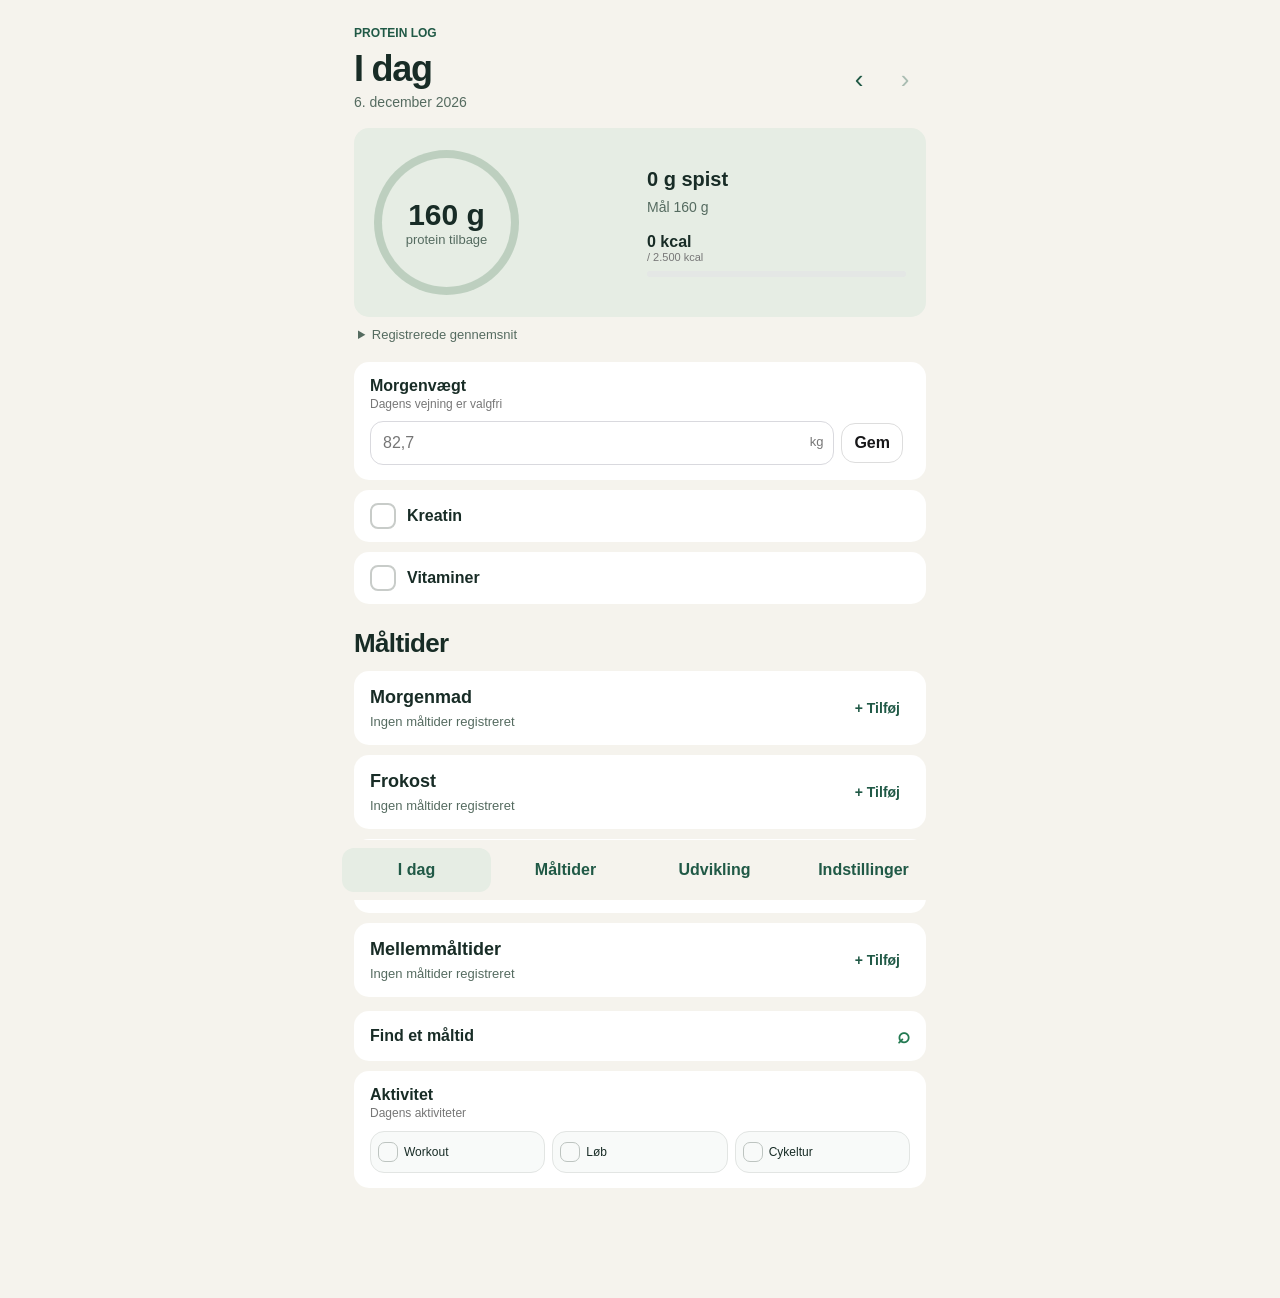
==== commit 5124507f: "Kortere tekster i aktivitets- og statistikfelter" ====
--- a/protein-log/index.html
+++ b/protein-log/index.html
@@ -24,6 +24,6 @@
   </div>
   <div id="modal-root"></div>
   <div id="toast-root" class="toast-root" role="status"></div>
-  <script src="./app.js?v=20.0" defer></script>
+  <script src="./app.js?v=20.1" defer></script>
 </body>
 </html>
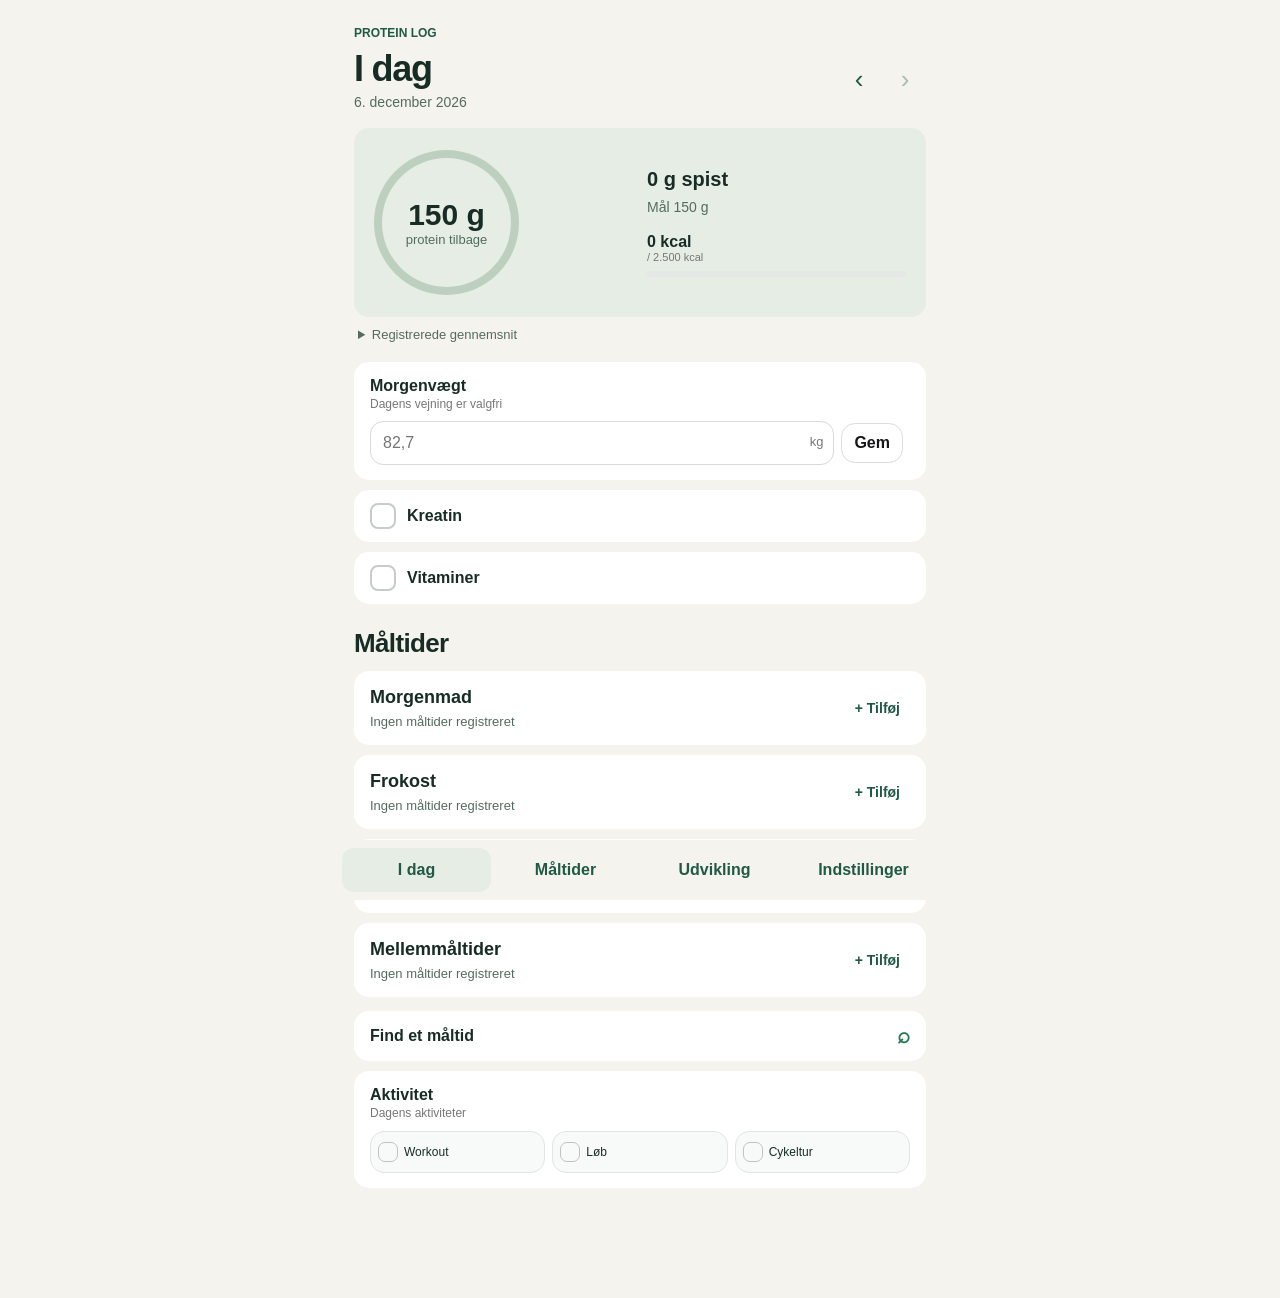
==== commit e054ff17: "Ugens datagrundlag, proteinankre og rullende udvikling over fire uger" ====
--- a/protein-log/index.html
+++ b/protein-log/index.html
@@ -10,7 +10,7 @@
   <title>Protein Log</title>
   <link rel="manifest" href="./manifest.webmanifest" />
   <link rel="stylesheet" href="./styles.css?v=18.11" />
-  <link rel="stylesheet" href="./design.css?v=20.0" />
+  <link rel="stylesheet" href="./design.css?v=20.2" />
 </head>
 <body>
   <div class="app-shell">
@@ -24,6 +24,6 @@
   </div>
   <div id="modal-root"></div>
   <div id="toast-root" class="toast-root" role="status"></div>
-  <script src="./app.js?v=20.1" defer></script>
+  <script src="./app.js?v=20.2" defer></script>
 </body>
 </html>
--- a/protein-log/design.css
+++ b/protein-log/design.css
@@ -20,3 +20,4 @@
 .meal-sheet input:focus-visible,.meal-sheet textarea:focus-visible{outline:2px solid var(--forest);outline-offset:2px}.calculated-total{text-align:left;padding:16px 0;border:0;font-size:14px}.calculated-total strong{color:var(--ink);margin-left:6px}.meal-sheet .primary-button{background:#205946;color:white;min-height:48px}.meal-sheet #save-entry{grid-column:1/-1;grid-row:1}.meal-sheet .modal-actions:has(#save-entry){grid-template-columns:1fr}
 @media(max-width:355px){.progress-card{padding:16px 12px;gap:10px}.hero-stats>strong{font-size:17px}.ring-number{font-size:25px}}
 .trend-scroll{overflow-x:auto;overscroll-behavior-x:contain}.intake-plot{display:block;width:100%;height:auto;margin-top:12px;color:var(--forest)}.intake-plot text{font:9px system-ui;fill:var(--muted)}.protein-bar{fill:var(--track)}.weigh-in{fill:var(--muted);opacity:.45}.rolling-line,.target-rule{fill:none;stroke:var(--forest);stroke-width:2;stroke-linejoin:round;stroke-linecap:round}.rolling-point{fill:var(--forest)}.target-rule{stroke:var(--muted);stroke-width:1;stroke-dasharray:3 4}.chart-note,.source-section small{color:var(--muted);font-size:12px}.trend-range{margin-top:10px;font-size:13px}.source-section{margin-top:12px}.source-section summary{display:grid;grid-template-columns:1fr auto;gap:5px;padding:7px 0;cursor:pointer;list-style:none}.source-section summary::-webkit-details-marker{display:none}.source-section summary span:before{content:'›';display:inline-block;color:var(--muted);margin-right:8px}.source-section[open] summary span:before{transform:rotate(90deg)}.source-section progress{grid-column:1/-1;width:100%;height:6px;appearance:none;border:0;border-radius:6px;background:var(--field);overflow:hidden}.source-section progress::-webkit-progress-bar{background:var(--field)}.source-section progress::-webkit-progress-value{background:var(--forest)}.source-section progress::-moz-progress-bar{background:var(--forest)}.source-meal{display:flex;justify-content:space-between;gap:12px;padding:7px 0;font-size:14px}.source-meal span{overflow-wrap:anywhere}.source-meal b{white-space:nowrap}#trend-meals:not(:empty){margin-top:12px;border-top:1px solid var(--track);padding-top:10px}
+.daily-context{color:var(--muted);font-size:13px;line-height:1.5;margin:8px 3px}.daily-context span{font-size:12px}.four-week table{width:100%;border-collapse:collapse;font-size:14px;margin:10px 0;font-variant-numeric:tabular-nums}.four-week th,.four-week td{text-align:right;padding:8px 2px;border-bottom:1px solid var(--track)}.four-week th:first-child{text-align:left}.four-week tbody th{font-weight:500}.four-week thead th{font-size:12px;color:var(--muted)}.four-week .chart-note{display:block;line-height:1.45}.daily-review-macros{min-width:0}.weekly-grid .metric-card small{line-height:1.4}
